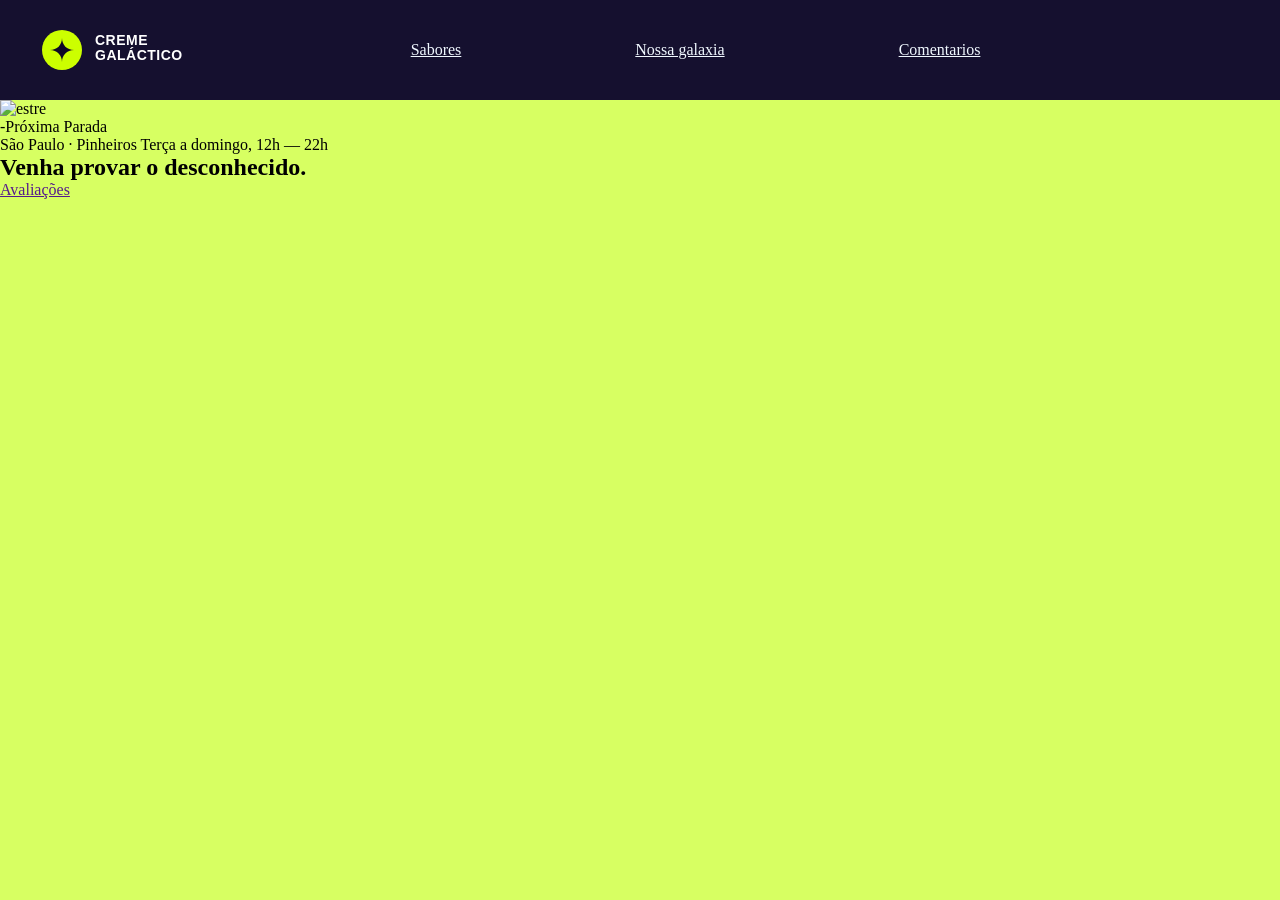
==== penutima pagina/index.html @ 845886ad "começo do projeto creme galactico" ====
<!DOCTYPE html>
<html lang="pt-br">

<head>
    <meta charset="UTF-8">
    <meta name="viewport" content="width=device-width, initial-scale=1.0">
    <title>creme galactico</title>
    <link rel="stylesheet" href="style.css">
</head>

<body>

    <header class="header_cabecalho_3">
        <div class="cabecalho_3">
          <svg xmlns="http://www.w3.org/2000/svg" viewBox="0 0 220 50" width="220" height="50">
  <!-- Fundo escuro (opcional, para visualização rápida) -->
  <style>
    .st-bg { fill: none; }
    .st-green { fill: #CCFF00; }
    .st-icon-star { fill: #0D0826; }
    .st-text { fill: #FFFFFF; font-family: 'Montserrat', 'Arial Black', sans-serif; font-weight: 900; letter-spacing: 0.5px; }
  </style>

  <!-- Ícone de círculo verde com a estrela de 4 pontas -->
  <g transform="translate(5, 5)">
    <!-- Círculo verde -->
    <circle cx="20" cy="20" r="20" class="st-green" />
    
    <!-- Estrela / Brilho de 4 pontas -->
    <path class="st-icon-star" d="M 20,8 C 20,15 25,20 32,20 C 25,20 20,25 20,32 C 20,25 15,20 8,20 C 15,20 20,15 20,8 Z" />
  </g>

  <!-- Texto "CREME GALÁCTICO" -->
  <g transform="translate(58, 20)">
    <text x="0" y="0" class="st-text" font-size="14" line-height="1">CREME</text>
    <text x="0" y="15" class="st-text" font-size="14" line-height="1">GALÁCTICO</text>
  </g>
</svg>
            <nav class="box_container_3">
                <a href="">Sabores</a>
                <a href="">Nossa galaxia</a>
                <a href="">Comentarios</a>
            </nav>
        </div>
    </header>

    <section class="container3">
        <div class="info_container3">
            <img src="" alt="estre">
            <p>-Próxima Parada</p>
            <p>São Paulo · Pinheiros
            Terça a domingo, 12h — 22h</p>
            <h2>Venha provar o
                desconhecido.</h2>
                    <a href=""> Avaliações</a>
                </div>
    </section>
    
<!-- <footer>
        <img src="../img/gemini-svg (4).svg" alt="logo">
        <span>Sorvetes artesanais para terráqueos curiosos</span>
        <a href="">Instagram</a>
        <a href="">Tik Tok</a>
        <a href="">Contatos</a>
        <small>© 2025 Creme Galáctico</small>
    </footer> -->

    
</body>

</html>
---- penutima pagina/style.css ----
* {
    margin: 0;
    padding: 0;
    box-sizing: border-box;

}

.header_cabecalho_3 {
    background-color: #15102f;
    display: flex;
    width: 100%;
    height: 100px;
    padding: 18px;
}


.cabecalho_3 {
    /* background-color: aqua; */
    display: flex;
    flex-wrap: wrap;
    align-items: center;
    margin: 0 auto;
    width: 97%;


}

.box_container_3 a{
    color: aliceblue;
    padding: 16px;
    margin-left: 138px;
position: relative;top: -21;

}

.cabecalho_3 img {
    height: 39px;
}

body{
    background-color: #d7ff62;
    min-height: 100vh;
    width: 100%;
}
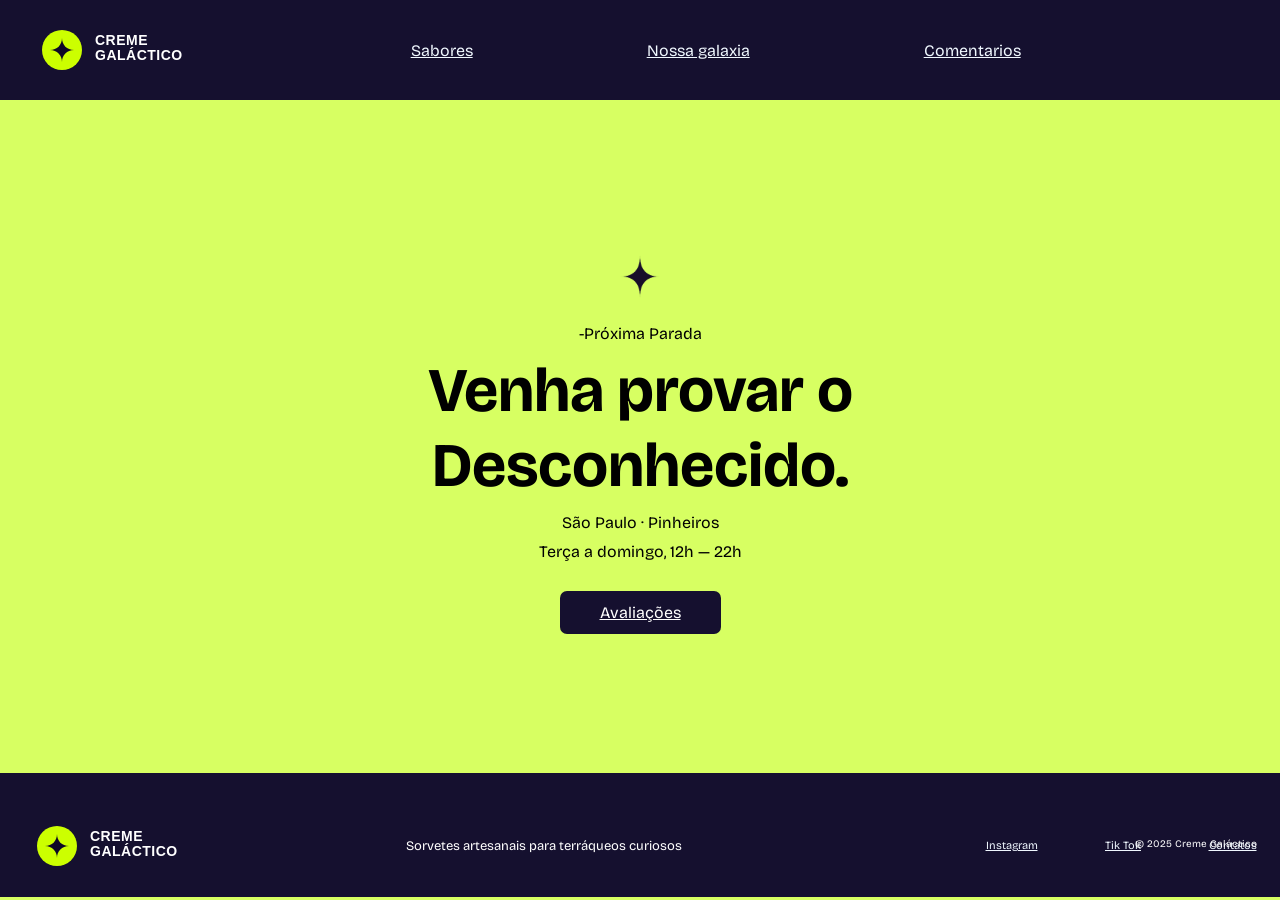
==== commit 1b721b30: "termino, só falta fonte" ====
--- a/penutima pagina/index.html
+++ b/penutima pagina/index.html
@@ -2,70 +2,118 @@
 <html lang="pt-br">
 
 <head>
-    <meta charset="UTF-8">
-    <meta name="viewport" content="width=device-width, initial-scale=1.0">
-    <title>creme galactico</title>
-    <link rel="stylesheet" href="style.css">
+  <meta charset="UTF-8">
+  <meta name="viewport" content="width=device-width, initial-scale=1.0">
+  <title>creme galactico</title>
+  <link rel="stylesheet" href="style.css">
+  <link rel="preconnect" href="https://fonts.googleapis.com">
+  <link rel="preconnect" href="https://fonts.gstatic.com" crossorigin>
+  <link href="https://fonts.googleapis.com/css2?family=Bricolage+Grotesque:opsz,wght@12..96,200..800&display=swap"
+    rel="stylesheet">
+  <link rel="preconnect" href="https://fonts.googleapis.com">
+  <link rel="preconnect" href="https://fonts.gstatic.com" crossorigin>
+  <link
+    href="https://fonts.googleapis.com/css2?family=Bricolage+Grotesque:opsz,wght@12..96,200..800&family=DM+Sans:ital,opsz,wght@0,9..40,100..1000;1,9..40,100..1000&display=swap"
+    rel="stylesheet">
 </head>
 
 <body>
 
-    <header class="header_cabecalho_3">
-        <div class="cabecalho_3">
-          <svg xmlns="http://www.w3.org/2000/svg" viewBox="0 0 220 50" width="220" height="50">
-  <!-- Fundo escuro (opcional, para visualização rápida) -->
-  <style>
-    .st-bg { fill: none; }
-    .st-green { fill: #CCFF00; }
-    .st-icon-star { fill: #0D0826; }
-    .st-text { fill: #FFFFFF; font-family: 'Montserrat', 'Arial Black', sans-serif; font-weight: 900; letter-spacing: 0.5px; }
-  </style>
+  <header class="header_cabecalho_3">
+    <div class="cabecalho_3">
+      <svg xmlns="http://www.w3.org/2000/svg" viewBox="0 0 220 50" width="220" height="50">
+        <!-- Fundo escuro (opcional, para visualização rápida) -->
+        <style>
+          .st-bg {
+            fill: none;
+          }
 
-  <!-- Ícone de círculo verde com a estrela de 4 pontas -->
-  <g transform="translate(5, 5)">
-    <!-- Círculo verde -->
-    <circle cx="20" cy="20" r="20" class="st-green" />
+          .st-green {
+            fill: #CCFF00;
+          }
+
+          .st-icon-star {
+            fill: #0D0826;
+          }
+
+          .st-text {
+            fill: #FFFFFF;
+            font-family: 'Montserrat', 'Arial Black', sans-serif;
+            font-weight: 900;
+            letter-spacing: 0.5px;
+          }
+        </style>
+
+        <!-- Ícone de círculo verde com a estrela de 4 pontas -->
+        <g transform="translate(5, 5)">
+          <!-- Círculo verde -->
+          <circle cx="20" cy="20" r="20" class="st-green" />
+
+          <!-- Estrela / Brilho de 4 pontas -->
+          <path class="st-icon-star"
+            d="M 20,8 C 20,15 25,20 32,20 C 25,20 20,25 20,32 C 20,25 15,20 8,20 C 15,20 20,15 20,8 Z" />
+        </g>
+
+        <!-- Texto "CREME GALÁCTICO" -->
+        <g transform="translate(58, 20)">
+          <text x="0" y="0" class="st-text" font-size="14" line-height="1">CREME</text>
+          <text x="0" y="15" class="st-text" font-size="14" line-height="1">GALÁCTICO</text>
+        </g>
+      </svg>
+      <nav class="box_container_3">
+        <a href="">Sabores</a>
+        <a href="">Nossa galaxia</a>
+        <a href="">Comentarios</a>
+      </nav>
+    </div>
+  </header>
+
+  <section class="container3">
+
+    <div class="info_container3">
+      <div class="box3">
+        <img class="img3" src="../img/Code_Generated_Image - Editado.png" alt="estrela">
+        <p class="p1">-Próxima Parada</p>
+        <h2>Venha provar o<span class="colorido">Desconhecido.</span></h2>
+        <p class="p2">São Paulo · Pinheiros <br></p>
+          <p class="p3">Terça a domingo, 12h — 22h</p>
+        <a href="../img/circle-arrow-right-solid-full.svg"> Avaliações</a>
+      </div>
+    </div>
+
+  </section>
+
+  <footer>
     
-    <!-- Estrela / Brilho de 4 pontas -->
-    <path class="st-icon-star" d="M 20,8 C 20,15 25,20 32,20 C 25,20 20,25 20,32 C 20,25 15,20 8,20 C 15,20 20,15 20,8 Z" />
-  </g>
-
-  <!-- Texto "CREME GALÁCTICO" -->
-  <g transform="translate(58, 20)">
-    <text x="0" y="0" class="st-text" font-size="14" line-height="1">CREME</text>
-    <text x="0" y="15" class="st-text" font-size="14" line-height="1">GALÁCTICO</text>
-  </g>
-</svg>
-            <nav class="box_container_3">
-                <a href="">Sabores</a>
-                <a href="">Nossa galaxia</a>
-                <a href="">Comentarios</a>
-            </nav>
-        </div>
-    </header>
-
-    <section class="container3">
-        <div class="info_container3">
-            <img src="" alt="estre">
-            <p>-Próxima Parada</p>
-            <p>São Paulo · Pinheiros
-            Terça a domingo, 12h — 22h</p>
-            <h2>Venha provar o
-                desconhecido.</h2>
-                    <a href=""> Avaliações</a>
-                </div>
-    </section>
-    
-<!-- <footer>
-        <img src="../img/gemini-svg (4).svg" alt="logo">
-        <span>Sorvetes artesanais para terráqueos curiosos</span>
+    <div class="footer_banner3">
+      <svg class="svg3" xmlns="http://www.w3.org/2000/svg" viewBox="0 0 220 50" width="220" height="50">
+        <!-- Ícone de círculo verde com a estrela de 4 pontas -->
+        <g transform="translate(5, 5)">
+          <!-- Círculo verde -->
+          <circle cx="20" cy="20" r="20" class="st-green" />
+          
+          <!-- Estrela / Brilho de 4 pontas -->
+          <path class="st-icon-star"
+          d="M 20,8 C 20,15 25,20 32,20 C 25,20 20,25 20,32 C 20,25 15,20 8,20 C 15,20 20,15 20,8 Z" />
+        </g>
+        
+        <!-- Texto "CREME GALÁCTICO" -->
+        <g transform="translate(58, 20)">
+          <text x="0" y="0" class="st-text" font-size="14" line-height="1">CREME</text>
+          <text x="0" y="15" class="st-text" font-size="14" line-height="1">GALÁCTICO</text>
+        </g>
+      </svg>
+      <span>Sorvetes artesanais para terráqueos curiosos</span>
+      <nav class="box_info3">
         <a href="">Instagram</a>
         <a href="">Tik Tok</a>
         <a href="">Contatos</a>
-        <small>© 2025 Creme Galáctico</small>
-    </footer> -->
+      </nav>
+      <small>© 2025 Creme Galáctico</small>
+    </div>
+    </footer>
 
-    
+
 </body>
 
 </html>
--- a/penutima pagina/style.css
+++ b/penutima pagina/style.css
@@ -2,8 +2,9 @@
     margin: 0;
     padding: 0;
     box-sizing: border-box;
+    font-family: "Bricolage Grotesque", sans-serif;
+}
 
-}
 
 .header_cabecalho_3 {
     background-color: #15102f;
@@ -25,24 +26,126 @@
 
 }
 
-.box_container_3 a{
+.box_container_3 a {
     color: aliceblue;
     padding: 16px;
     margin-left: 138px;
-position: relative;top: -21;
+    position: relative;
+    top: -21;
 
 }
 
-.cabecalho_3 img {
-    height: 39px;
-}
 
-body{
+
+body {
+
     background-color: #d7ff62;
     min-height: 100vh;
     width: 100%;
 }
 
+.box3 {
+    margin: 139px;
+    display: flex;
+    flex-direction: column;
+    align-items: center;
+    gap: 10px;
+
+}
+
+.box3 h2 {
+    display: flex;
+    flex-direction: column;
+    justify-content: space-between;
+    align-items: center;
+    font-size: 62px;
+
+}
+
+.img3 {
+    width: 150px;
+
+}
+
+
+.p1 {
+    display: flex;
+    justify-content: space-around;
+}
+
+
+.p2 {
+    display: flex;
+    justify-content: space-around;
+    font-family: "Bricolage Grotesque", sans-serif;
+}
+
+.p3 {
+    display: flex;
+    justify-content: space-around;
+    font-family: "Bricolage Grotesque", sans-serif;
+}
+
+.box3 a {
+    margin-top: 20px;
+    background-color: #15102f;
+    border-radius: 7px;
+    color: #ffffff;
+    padding: 12px 40px;
+    justify-content: space-around;
+    border: none;
+}
 
 
 
+
+
+/* --------------FINAL------------------ */
+
+footer {
+    background-color: #15102f;
+    height: 100%;
+    width: 100%;
+    margin-top: 80px; 
+
+}
+
+.box_info3{
+display: flex;
+justify-content:space-evenly;
+     transform: translate(900px, -15px);
+    max-width: 406px;
+    font-size: 11px;
+
+}
+
+
+.footer_banner3 {
+    color: #ffffff;
+    padding: 18px;
+
+}
+
+.footer_banner3 span {
+    display: flex;
+    justify-content: center;
+    font-size: small;
+    margin-top: -7px;
+    transform: translate(-96px, 0px);
+}
+
+.box_info3 a {
+    color: aliceblue;
+}
+
+
+.footer_banner3 small {
+    display: flex;
+    justify-content: flex-end;
+    font-size: 10px;
+    transform: translate(-5px, -29px);
+}
+.svg3{
+    transform: translate(14px, 30px);
+    width: 220px;
+}
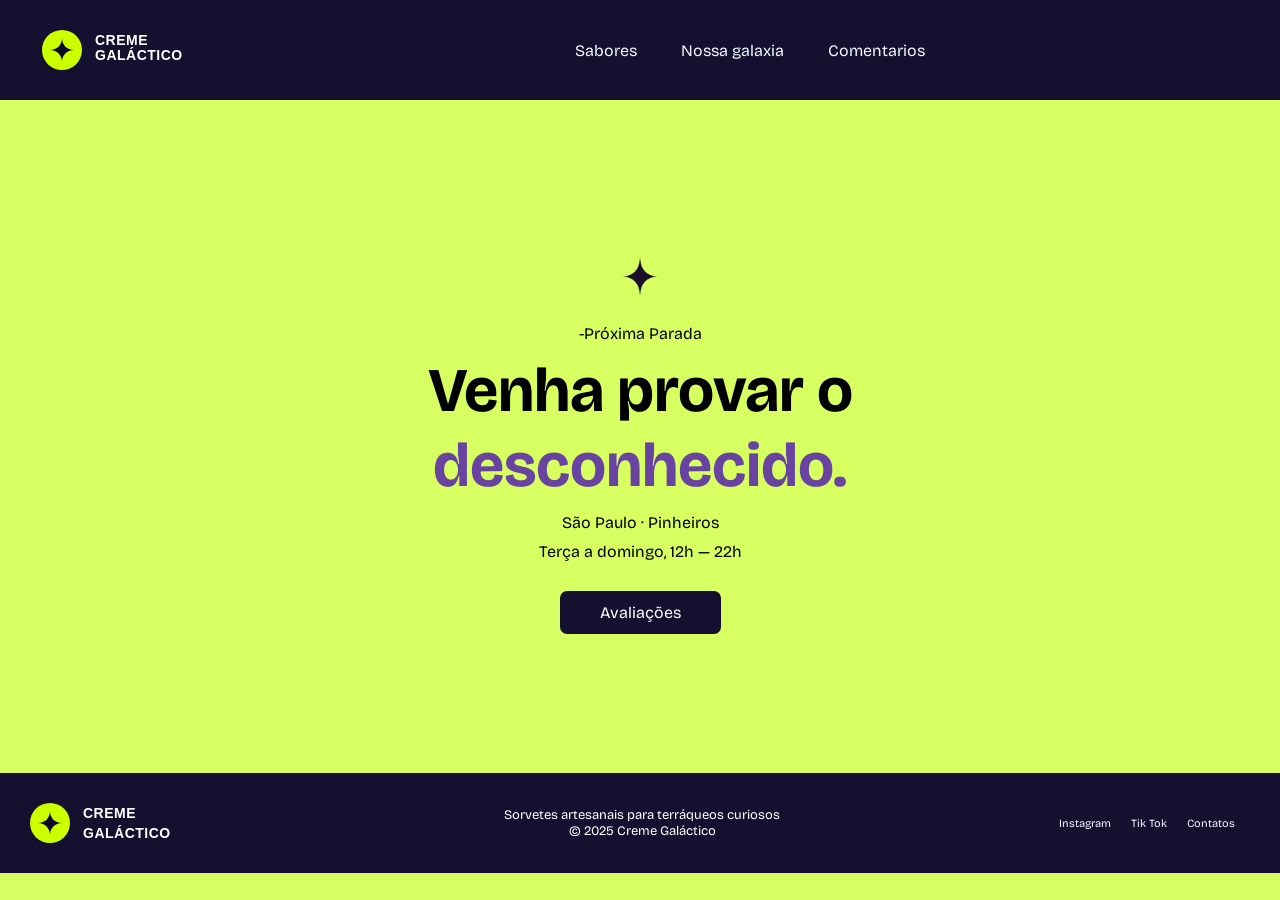
==== commit 1d07ee04: "terminado a pagina 4 de creme galactico" ====
--- a/penutima pagina/index.html
+++ b/penutima pagina/index.html
@@ -65,6 +65,10 @@
         <a href="">Nossa galaxia</a>
         <a href="">Comentarios</a>
       </nav>
+
+      <nav class="sorvete">
+        <svg xmlns="http://www.w3.org/2000/svg" viewBox="0 0 640 640"><!--!Font Awesome Free 7.3.1 by @fontawesome - https://fontawesome.com License - https://fontawesome.com/license/free Copyright 2026 Fonticons, Inc.--><path d="M463.1 224C463.7 218.7 464 213.4 464 208C464 128.5 399.5 64 320 64C240.5 64 176 128.5 176 208C176 213.4 176.3 218.7 176.9 224L176 224C149.5 224 128 245.5 128 272C128 298.5 149.5 320 176 320L464 320C490.5 320 512 298.5 512 272C512 245.5 490.5 224 464 224L463.1 224zM192 368L297.2 593.5C301.3 602.3 310.2 608 320 608C329.8 608 338.6 602.3 342.8 593.5L448 368L192 368z"/></svg>
+      </nav>
     </div>
   </header>
 
@@ -74,9 +78,9 @@
       <div class="box3">
         <img class="img3" src="../img/Code_Generated_Image - Editado.png" alt="estrela">
         <p class="p1">-Próxima Parada</p>
-        <h2>Venha provar o<span class="colorido">Desconhecido.</span></h2>
+        <h2>Venha provar o<span class="colorido">desconhecido.</span></h2>
         <p class="p2">São Paulo · Pinheiros <br></p>
-          <p class="p3">Terça a domingo, 12h — 22h</p>
+        <p class="p3">Terça a domingo, 12h — 22h</p>
         <a href="../img/circle-arrow-right-solid-full.svg"> Avaliações</a>
       </div>
     </div>
@@ -84,36 +88,34 @@
   </section>
 
   <footer>
-    
     <div class="footer_banner3">
       <svg class="svg3" xmlns="http://www.w3.org/2000/svg" viewBox="0 0 220 50" width="220" height="50">
         <!-- Ícone de círculo verde com a estrela de 4 pontas -->
         <g transform="translate(5, 5)">
           <!-- Círculo verde -->
           <circle cx="20" cy="20" r="20" class="st-green" />
-          
+
           <!-- Estrela / Brilho de 4 pontas -->
           <path class="st-icon-star"
-          d="M 20,8 C 20,15 25,20 32,20 C 25,20 20,25 20,32 C 20,25 15,20 8,20 C 15,20 20,15 20,8 Z" />
+            d="M 20,8 C 20,15 25,20 32,20 C 25,20 20,25 20,32 C 20,25 15,20 8,20 C 15,20 20,15 20,8 Z" />
         </g>
-        
+
         <!-- Texto "CREME GALÁCTICO" -->
         <g transform="translate(58, 20)">
           <text x="0" y="0" class="st-text" font-size="14" line-height="1">CREME</text>
-          <text x="0" y="15" class="st-text" font-size="14" line-height="1">GALÁCTICO</text>
+          <text x="0" y="20" class="st-text" font-size="14" line-height="1">GALÁCTICO</text>
         </g>
       </svg>
-      <span>Sorvetes artesanais para terráqueos curiosos</span>
+
+      <span>Sorvetes artesanais para terráqueos curiosos <br><span>© 2025 Creme Galáctico</span></span>
+      
       <nav class="box_info3">
         <a href="">Instagram</a>
         <a href="">Tik Tok</a>
         <a href="">Contatos</a>
       </nav>
-      <small>© 2025 Creme Galáctico</small>
     </div>
-    </footer>
-
-
+  </footer>
 </body>
 
 </html>
--- a/penutima pagina/style.css
+++ b/penutima pagina/style.css
@@ -18,24 +18,34 @@
 .cabecalho_3 {
     /* background-color: aqua; */
     display: flex;
-    flex-wrap: wrap;
     align-items: center;
     margin: 0 auto;
     width: 97%;
-
-
-}
+    justify-content: space-between;
+
+
+}
+
+.box_container_3 {
+    display: flex;
+    justify-content: space-between;
+    width: 70%;
+    max-width: 350px;
+}
+
 
 .box_container_3 a {
     color: aliceblue;
-    padding: 16px;
-    margin-left: 138px;
-    position: relative;
-    top: -21;
-
-}
-
-
+    text-decoration: none;
+}
+
+
+.sorvete svg {
+    height: 74px;
+    fill: #d7ff62;
+    width: 134px;
+    display: none
+}
 
 body {
 
@@ -45,7 +55,7 @@
 }
 
 .box3 {
-    margin: 139px;
+    margin: 139px 0;
     display: flex;
     flex-direction: column;
     align-items: center;
@@ -94,6 +104,7 @@
     padding: 12px 40px;
     justify-content: space-around;
     border: none;
+    text-decoration: none;
 }
 
 
@@ -104,48 +115,128 @@
 
 footer {
     background-color: #15102f;
-    height: 100%;
-    width: 100%;
-    margin-top: 80px; 
-
-}
-
-.box_info3{
-display: flex;
-justify-content:space-evenly;
-     transform: translate(900px, -15px);
+    /* height: 100px; */
+}
+
+.box_info3 {
+    display: flex;
+    justify-content: space-evenly;
     max-width: 406px;
     font-size: 11px;
+    padding: 10px;
 
 }
 
 
 .footer_banner3 {
     color: #ffffff;
-    padding: 18px;
-
-}
-
-.footer_banner3 span {
-    display: flex;
-    justify-content: center;
-    font-size: small;
-    margin-top: -7px;
-    transform: translate(-96px, 0px);
-}
+    padding: 25px;
+    display: flex;
+    justify-content: space-between;
+    align-items: center;
+    height: 100%;
+}
+
+.footer_banner3 span {}
 
 .box_info3 a {
     color: aliceblue;
-}
-
-
-.footer_banner3 small {
-    display: flex;
-    justify-content: flex-end;
-    font-size: 10px;
-    transform: translate(-5px, -29px);
-}
-.svg3{
-    transform: translate(14px, 30px);
-    width: 220px;
+    text-decoration: none;
+    margin: 0px 10px;
+}
+
+
+.footer_banner3 span {
+    text-align: center;
+    font-size: 13px;
+}
+
+.colorido {
+    color: #6943a1;
+}
+
+
+
+/* ------------media-------------- */
+@media (max-width: 768px) {
+
+    .header_cabecalho_3 {
+        width: 100%;
+
+    }
+
+    .box_container_3 a {
+        padding: 0px;
+        margin-left: 138px;
+        margin: 6px;
+        font-size: 14px;
+    }
+
+    .box3 h2 {
+        font-size: 41px;
+        text-align: center;
+    }
+
+    .p1 {
+        font-size: 17px;
+
+
+    }
+
+    .p2 {
+        font-size: 16px;
+    }
+
+    .p3 {
+        font-size: 16px;
+    }
+
+    .box3 a {
+        margin-top: 0px;
+        border-radius: 17px;
+        color: #ffffff;
+        padding: 8px 19px;
+        width: 115px;
+    }
+
+
+
+    .img3 {
+        width: 150px;
+    }
+
+
+    /* ---------footer------- */
+
+    .footer_banner3 {
+        flex-direction: column;
+
+    }
+
+
+    .footer_banner3 span {
+        margin: 19px;
+    }
+
+}
+
+
+
+
+/* -------media2------- */
+
+@media (max-width:661px) {
+
+    .sorvete svg {
+        display: flex;
+        max-width: 95px;
+        height: 64px;
+    }
+
+
+
+    .box_container_3 a {
+        display: none;
+    }
+
 }
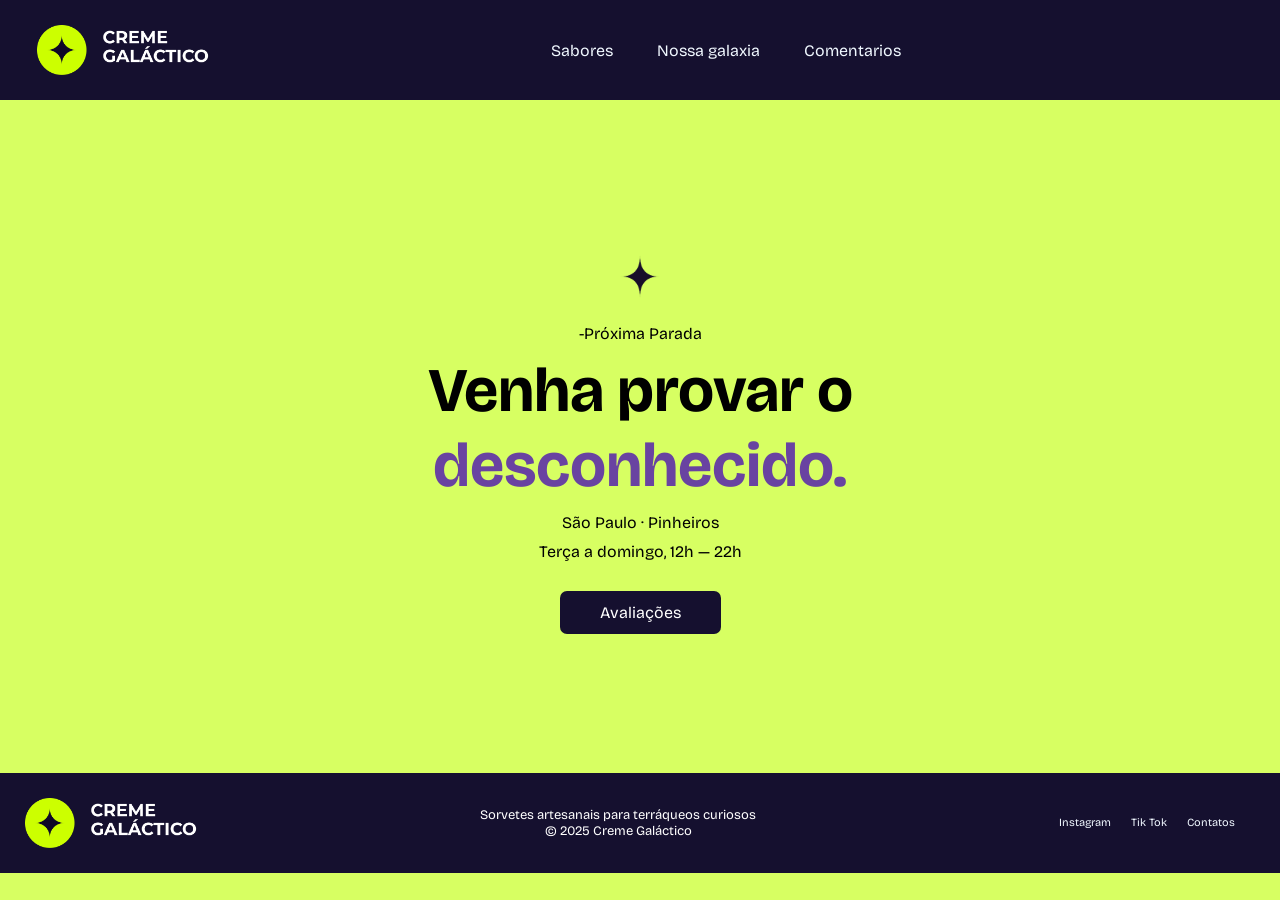
==== commit cfc074ed: "depois de terminado trocado o svg por img" ====
--- a/penutima pagina/index.html
+++ b/penutima pagina/index.html
@@ -21,45 +21,7 @@
 
   <header class="header_cabecalho_3">
     <div class="cabecalho_3">
-      <svg xmlns="http://www.w3.org/2000/svg" viewBox="0 0 220 50" width="220" height="50">
-        <!-- Fundo escuro (opcional, para visualização rápida) -->
-        <style>
-          .st-bg {
-            fill: none;
-          }
-
-          .st-green {
-            fill: #CCFF00;
-          }
-
-          .st-icon-star {
-            fill: #0D0826;
-          }
-
-          .st-text {
-            fill: #FFFFFF;
-            font-family: 'Montserrat', 'Arial Black', sans-serif;
-            font-weight: 900;
-            letter-spacing: 0.5px;
-          }
-        </style>
-
-        <!-- Ícone de círculo verde com a estrela de 4 pontas -->
-        <g transform="translate(5, 5)">
-          <!-- Círculo verde -->
-          <circle cx="20" cy="20" r="20" class="st-green" />
-
-          <!-- Estrela / Brilho de 4 pontas -->
-          <path class="st-icon-star"
-            d="M 20,8 C 20,15 25,20 32,20 C 25,20 20,25 20,32 C 20,25 15,20 8,20 C 15,20 20,15 20,8 Z" />
-        </g>
-
-        <!-- Texto "CREME GALÁCTICO" -->
-        <g transform="translate(58, 20)">
-          <text x="0" y="0" class="st-text" font-size="14" line-height="1">CREME</text>
-          <text x="0" y="15" class="st-text" font-size="14" line-height="1">GALÁCTICO</text>
-        </g>
-      </svg>
+      <img src="../img/Group 17.png" alt="">
       <nav class="box_container_3">
         <a href="">Sabores</a>
         <a href="">Nossa galaxia</a>
@@ -67,7 +29,11 @@
       </nav>
 
       <nav class="sorvete">
-        <svg xmlns="http://www.w3.org/2000/svg" viewBox="0 0 640 640"><!--!Font Awesome Free 7.3.1 by @fontawesome - https://fontawesome.com License - https://fontawesome.com/license/free Copyright 2026 Fonticons, Inc.--><path d="M463.1 224C463.7 218.7 464 213.4 464 208C464 128.5 399.5 64 320 64C240.5 64 176 128.5 176 208C176 213.4 176.3 218.7 176.9 224L176 224C149.5 224 128 245.5 128 272C128 298.5 149.5 320 176 320L464 320C490.5 320 512 298.5 512 272C512 245.5 490.5 224 464 224L463.1 224zM192 368L297.2 593.5C301.3 602.3 310.2 608 320 608C329.8 608 338.6 602.3 342.8 593.5L448 368L192 368z"/></svg>
+        <svg xmlns="http://www.w3.org/2000/svg"
+          viewBox="0 0 640 640"><!--!Font Awesome Free 7.3.1 by @fontawesome - https://fontawesome.com License - https://fontawesome.com/license/free Copyright 2026 Fonticons, Inc.-->
+          <path
+            d="M463.1 224C463.7 218.7 464 213.4 464 208C464 128.5 399.5 64 320 64C240.5 64 176 128.5 176 208C176 213.4 176.3 218.7 176.9 224L176 224C149.5 224 128 245.5 128 272C128 298.5 149.5 320 176 320L464 320C490.5 320 512 298.5 512 272C512 245.5 490.5 224 464 224L463.1 224zM192 368L297.2 593.5C301.3 602.3 310.2 608 320 608C329.8 608 338.6 602.3 342.8 593.5L448 368L192 368z" />
+        </svg>
       </nav>
     </div>
   </header>
@@ -89,26 +55,11 @@
 
   <footer>
     <div class="footer_banner3">
-      <svg class="svg3" xmlns="http://www.w3.org/2000/svg" viewBox="0 0 220 50" width="220" height="50">
-        <!-- Ícone de círculo verde com a estrela de 4 pontas -->
-        <g transform="translate(5, 5)">
-          <!-- Círculo verde -->
-          <circle cx="20" cy="20" r="20" class="st-green" />
+      <img src="../img/Group 17.png" alt="">
 
-          <!-- Estrela / Brilho de 4 pontas -->
-          <path class="st-icon-star"
-            d="M 20,8 C 20,15 25,20 32,20 C 25,20 20,25 20,32 C 20,25 15,20 8,20 C 15,20 20,15 20,8 Z" />
-        </g>
-
-        <!-- Texto "CREME GALÁCTICO" -->
-        <g transform="translate(58, 20)">
-          <text x="0" y="0" class="st-text" font-size="14" line-height="1">CREME</text>
-          <text x="0" y="20" class="st-text" font-size="14" line-height="1">GALÁCTICO</text>
-        </g>
-      </svg>
 
       <span>Sorvetes artesanais para terráqueos curiosos <br><span>© 2025 Creme Galáctico</span></span>
-      
+
       <nav class="box_info3">
         <a href="">Instagram</a>
         <a href="">Tik Tok</a>
--- a/penutima pagina/style.css
+++ b/penutima pagina/style.css
@@ -22,7 +22,11 @@
     margin: 0 auto;
     width: 97%;
     justify-content: space-between;
-
+}
+
+.footer_banner3 img,
+.cabecalho_3 img {
+    width: 172px;
 
 }
 
@@ -218,15 +222,6 @@
         margin: 19px;
     }
 
-}
-
-
-
-
-/* -------media2------- */
-
-@media (max-width:661px) {
-
     .sorvete svg {
         display: flex;
         max-width: 95px;
@@ -238,5 +233,4 @@
     .box_container_3 a {
         display: none;
     }
-
 }
